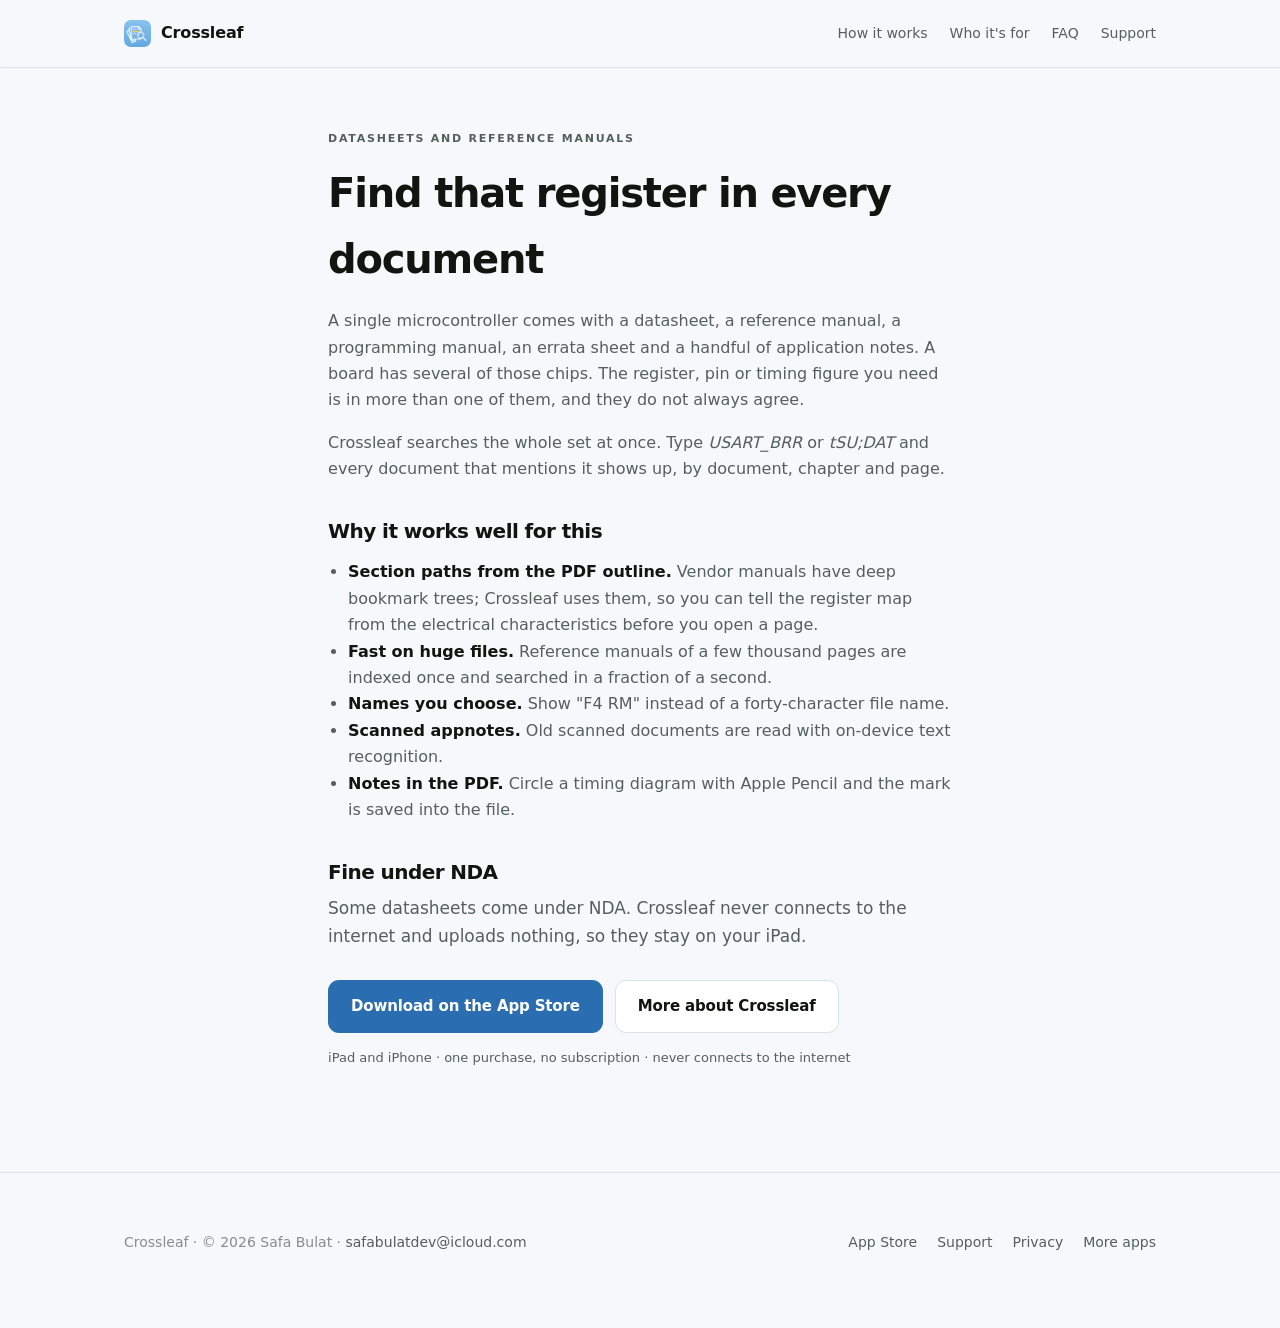
==== engineering.html @ cf666127 "Site: kaynaktan eşitlendi (b8fbeb7)" ====
<!doctype html>
<html lang="en">
<head>
<meta charset="utf-8">
<meta name="viewport" content="width=device-width, initial-scale=1">
<meta name="darkreader-lock">
<title>Search all your datasheets and reference manuals at once — Crossleaf</title>
<meta name="description" content="Search every datasheet, reference manual and errata sheet together on iPad. Find a register or pin name in every document at once. Offline.">
<link rel="canonical" href="https://safabulat.github.io/crossleaf-site/engineering.html">
<meta name="apple-itunes-app" content="app-id=6819022919">
<meta property="og:type" content="article">
<meta property="og:url" content="https://safabulat.github.io/crossleaf-site/engineering.html">
<meta property="og:title" content="Search all your datasheets and reference manuals at once — Crossleaf">
<meta property="og:description" content="Search every datasheet, reference manual and errata sheet together on iPad. Find a register or pin name in every document at once. Offline.">
<meta property="og:image" content="https://safabulat.github.io/crossleaf-site/img/og.png">
<meta name="twitter:card" content="summary_large_image">
<link rel="icon" href="img/appicon.png">
<link rel="stylesheet" href="style.css">
</head>
<body>

<header>
  <div class="wrap">
    <a class="wordmark" href="./"><img src="img/appicon.png" alt="">Crossleaf</a>
    <nav>
      <a href="./#how">How it works</a>
      <a href="./#for">Who it's for</a>
      <a href="./#faq">FAQ</a>
      <a href="support.html">Support</a>
    </nav>
  </div>
</header>

<main class="wrap prose">
  <p class="eyebrow">Datasheets and reference manuals</p>
  <h1>Find that register in every document</h1>
  <p>A single microcontroller comes with a datasheet, a reference manual, a programming manual, an errata sheet and a
  handful of application notes. A board has several of those chips. The register, pin or timing figure you need is in
  more than one of them, and they do not always agree.</p>
  <p>Crossleaf searches the whole set at once. Type <em>USART_BRR</em> or <em>tSU;DAT</em> and every document that
  mentions it shows up, by document, chapter and page.</p>

  <h2>Why it works well for this</h2>
  <ul>
    <li><strong>Section paths from the PDF outline.</strong> Vendor manuals have deep bookmark trees; Crossleaf uses them,
    so you can tell the register map from the electrical characteristics before you open a page.</li>
    <li><strong>Fast on huge files.</strong> Reference manuals of a few thousand pages are indexed once and searched in
    a fraction of a second.</li>
    <li><strong>Names you choose.</strong> Show "F4 RM" instead of a forty-character file name.</li>
    <li><strong>Scanned appnotes.</strong> Old scanned documents are read with on-device text recognition.</li>
    <li><strong>Notes in the PDF.</strong> Circle a timing diagram with Apple Pencil and the mark is saved into the file.</li>
  </ul>

  <h2>Fine under NDA</h2>
  <p>Some datasheets come under NDA. Crossleaf never connects to the internet and uploads nothing, so they stay on your iPad.</p>

  <div class="cta">
    <a class="btn btn-primary" href="https://apps.apple.com/app/id6819022919?ct=site-engineering">Download on the App Store</a>
    <a class="btn btn-ghost" href="./">More about Crossleaf</a>
  </div>
  <p class="cta-note">iPad and iPhone · one purchase, no subscription · never connects to the internet</p>
</main>

<footer>
  <div class="wrap">
    <p>Crossleaf · © 2026 Safa Bulat · <a href="mailto:safabulatdev@icloud.com">safabulatdev@icloud.com</a></p>
    <nav>
      <a href="https://apps.apple.com/app/id6819022919?ct=site-footer">App Store</a>
      <a href="support.html">Support</a>
      <a href="privacy.html">Privacy</a>
      <a href="https://safabulat.github.io/">More apps</a>
    </nav>
  </div>
</footer>

</body>
</html>
---- style.css ----
/* Crossleaf — landing page (Kick Kick'in iskeletinden).
   Brand: pitch green + chalk white, the same two colours as the app icon. Dark first, light supported;
   both are real designs, not one inverted. No framework, no build step, no external requests at all —
   the whole site is three HTML files, this stylesheet and six images, so it drops on any host and works
   straight off a disk. */

:root {
    --pitch:      #4f94d6;
    --pitch-dim:  #3b78b5;
    --bg:         #0f1318;
    --bg-raise:   #171c23;
    --bg-sink:    #0a0d11;
    --line:       #252c36;
    --ink:        #eef2ef;
    --ink-soft:   #9aa39d;
    --ink-faint:  #676f6a;
    --radius:     14px;
    --page:       1080px;
}

@media (prefers-color-scheme: light) {
    :root {
        --bg:        #f6f8fb;
        --bg-raise:  #ffffff;
        --bg-sink:   #e9eef4;
        --line:      #dbe2ea;
        --ink:       #10150f;
        --ink-soft:  #55605a;
        --ink-faint: #868f89;
        --pitch:     #2a6db0;
        --pitch-dim: #1f5a94;
    }
}

* { box-sizing: border-box; }
html { -webkit-text-size-adjust: 100%; }

body {
    margin: 0;
    background: var(--bg);
    color: var(--ink);
    font: 16px/1.65 -apple-system, BlinkMacSystemFont, "Segoe UI", Inter, system-ui, sans-serif;
    -webkit-font-smoothing: antialiased;
}

a { color: var(--pitch); text-decoration: none; }
a:hover { text-decoration: underline; }

.wrap { max-width: var(--page); margin: 0 auto; padding: 0 24px; }

/* ── header ─────────────────────────────────────────────────────────────── */
header {
    padding: 20px 0;
    border-bottom: 1px solid var(--line);
    position: sticky; top: 0;
    background: color-mix(in srgb, var(--bg) 88%, transparent);
    backdrop-filter: saturate(160%) blur(12px);
    z-index: 10;
}
header .wrap { display: flex; align-items: center; gap: 12px; }
.wordmark { display: flex; align-items: center; gap: 10px; font-weight: 650; letter-spacing: -0.01em; color: var(--ink); }
.wordmark:hover { text-decoration: none; }
.wordmark img { width: 27px; height: 27px; border-radius: 7px; flex: none; }
header nav { margin-left: auto; display: flex; gap: 22px; font-size: 14px; }
header nav a { color: var(--ink-soft); }
header nav a:hover { color: var(--ink); text-decoration: none; }

/* ── hero ───────────────────────────────────────────────────────────────── */
.hero { padding: 84px 0 20px; text-align: center; }
.hero h1 {
    margin: 0 auto 18px;
    max-width: 18ch;
    font-size: clamp(34px, 6.4vw, 62px);
    line-height: 1.04;
    letter-spacing: -0.035em;
    font-weight: 700;
}
.hero h1 em { font-style: normal; color: var(--pitch); }
.lede { margin: 0 auto; max-width: 55ch; font-size: clamp(16px, 2.1vw, 19px); color: var(--ink-soft); }

.cta { margin-top: 32px; display: flex; gap: 12px; justify-content: center; flex-wrap: wrap; }
.btn {
    display: inline-flex; align-items: center; gap: 9px;
    padding: 13px 22px; border-radius: 11px;
    font-size: 15px; font-weight: 600; letter-spacing: -0.01em;
    border: 1px solid transparent;
}
.btn-primary { background: var(--pitch); color: #06170e; }
.btn-primary:hover { background: var(--pitch-dim); text-decoration: none; }
.btn-ghost { border-color: var(--line); color: var(--ink); background: var(--bg-raise); }
.btn-ghost:hover { border-color: var(--ink-faint); text-decoration: none; }

/* Not-yet-shipping state. Dimming the whole button was unreadable — this keeps full contrast and says
   what it means instead. */
.btn-soon {
    background: color-mix(in srgb, var(--pitch) 14%, transparent);
    border-color: color-mix(in srgb, var(--pitch) 45%, transparent);
    color: var(--pitch);
    pointer-events: none;
}
.btn-soon::before {
    content: ""; width: 7px; height: 7px; border-radius: 50%;
    background: var(--pitch); flex: none;
}
.cta-note { margin-top: 14px; font-size: 13px; color: var(--ink-faint); }

/* The shot is the whole screen, because the whole screen is the game. */
.stage { margin: 46px auto 0; max-width: 1000px; }
.shot {
    width: 100%; height: auto; display: block;
    border-radius: var(--radius);
    border: 1px solid var(--line);
    box-shadow: 0 24px 50px -20px rgba(0,0,0,.55);
}
.stage figcaption { margin-top: 20px; font-size: 13px; color: var(--ink-faint); }
figure { margin: 0; }

/* ── the machine ────────────────────────────────────────────────────────── */
/* A MacBook drawn in CSS rather than shipped as an image. These screenshots are of a whole desktop,
   and a whole desktop floating in a plain rectangle reads as a wallpaper until there is a laptop
   around it. Drawing it keeps the page's no-external-requests rule, costs no bytes, scales with the
   image and needs no second asset for dark mode. The two dimensions that matter are set as custom
   properties so the same markup works at hero size and at half width. */
.mac { margin: 0 auto; --bezel: 13px; --radius-lid: 17px; }
.mac-lid {
    background: linear-gradient(#4a4b4f, #232427 42%, #1b1c1f);
    padding: var(--bezel);
    padding-bottom: calc(var(--bezel) * 1.45);
    border-radius: var(--radius-lid) var(--radius-lid) 5px 5px;
    box-shadow: 0 28px 56px -26px rgba(0,0,0,.62), inset 0 0 0 1px rgba(255,255,255,.10);
}
.mac-lid .shot { border: 0; box-shadow: none; border-radius: 3px; }
/* The base is a little wider than the lid, which is most of what makes the silhouette read as a
   laptop at a glance. Held to 4% so it can never push the page into a horizontal scroll. */
.mac-base {
    width: 104%; margin-left: -2%;
    height: calc(var(--bezel) * 1.2);
    /* Hard stops rather than a smooth blend: the top face catching the light, then the front edge
       rolling away from it, is what gives the slab any thickness at this size. */
    background: linear-gradient(#e4e7ea 0 16%, #bcc2c8 16% 52%, #8d9399 52%, #6d7379);
    border-radius: 0 0 calc(var(--radius-lid) * 0.62) calc(var(--radius-lid) * 0.62);
    box-shadow: 0 16px 26px -14px rgba(0,0,0,.5);
    position: relative;
}
/* The thumb cutout on the front lip. */
.mac-base::after {
    content: ""; position: absolute; top: 0; left: 50%; transform: translateX(-50%);
    width: 13%; height: 44%;
    background: rgba(0,0,0,.17);
    border-radius: 0 0 7px 7px;
}
.feature .mac { --bezel: 8px; --radius-lid: 11px; }

/* ── sections ───────────────────────────────────────────────────────────── */
section { padding: 76px 0; border-top: 1px solid var(--line); }
.eyebrow {
    margin: 0 0 12px; font-size: 11px; font-weight: 700;
    letter-spacing: .16em; text-transform: uppercase; color: var(--pitch);
}
h2 { margin: 0 0 14px; font-size: clamp(25px, 3.6vw, 34px); line-height: 1.15; letter-spacing: -0.028em; font-weight: 680; }
h2 + p { margin: 0; max-width: 62ch; color: var(--ink-soft); font-size: 17px; }

.feature { display: grid; grid-template-columns: 1fr 1fr; gap: 52px; align-items: center; }
.feature .shot { max-width: 100%; }
.feature-text p { color: var(--ink-soft); }

/* ── lists ──────────────────────────────────────────────────────────────── */
.points { margin: 34px 0 0; padding: 0; list-style: none; display: grid; grid-template-columns: repeat(2, 1fr); gap: 28px 44px; }
.points h3 { margin: 0 0 5px; font-size: 16px; letter-spacing: -0.012em; }
.points p { margin: 0; color: var(--ink-soft); font-size: 15px; }

/* A slice of the real menu bar rather than a tight crop around one icon: the point is that the toy
   sits in the row you already have, next to everything else, so the row has to be visible. Trimmed on
   the left, because the empty stretch out there was showing nothing, and centred so it sits over the
   middle of the two columns beneath it rather than hanging off the left edge. */
.menubar-shot {
    display: block; width: 100%; max-width: 520px; height: auto; margin: 26px auto 0;
    border-radius: 8px; border: 1px solid var(--line);
}

/* ── price ──────────────────────────────────────────────────────────────── */
.price-card {
    margin: 30px 0 0; padding: 30px 32px;
    background: var(--bg-raise); border: 1px solid var(--line); border-radius: var(--radius);
    max-width: 560px;
}
.price-tag { display: flex; align-items: baseline; gap: 10px; }
.price-tag .amount { font-size: 42px; font-weight: 700; letter-spacing: -0.04em; line-height: 1; }
.price-tag .once { color: var(--ink-faint); font-size: 14px; }
.price-card ul { margin: 20px 0 0; padding-left: 20px; }
.price-card li { color: var(--ink-soft); font-size: 15px; margin: 6px 0; }

kbd {
    display: inline-block; padding: 1px 6px; margin: 0 1px;
    border: 1px solid var(--line); border-bottom-width: 2px; border-radius: 5px;
    background: var(--bg-sink); font: 600 11.5px/1.7 ui-monospace, SFMono-Regular, Menlo, monospace;
    color: var(--ink-soft);
}

details { padding: 18px 0; border-bottom: 1px solid var(--line); }
details summary { cursor: pointer; font-weight: 600; font-size: 16.5px; letter-spacing: -0.012em; }
details summary::marker { color: var(--pitch); }
details p { margin: 10px 0 0; color: var(--ink-soft); }

/* ── footer ─────────────────────────────────────────────────────────────── */
footer { padding: 44px 0 60px; border-top: 1px solid var(--line); color: var(--ink-faint); font-size: 14px; }
footer .wrap { display: flex; gap: 24px; flex-wrap: wrap; align-items: center; }
footer nav { margin-left: auto; display: flex; gap: 20px; }
footer a { color: var(--ink-soft); }

/* ── prose pages (privacy, support) ─────────────────────────────────────── */
.prose { max-width: 66ch; padding: 62px 24px 90px; }
.prose h1 { font-size: clamp(28px, 4.4vw, 40px); letter-spacing: -0.03em; margin: 0 0 8px; }
.prose .updated { margin: 0 0 34px; color: var(--ink-faint); font-size: 14px; }
.prose h2 { font-size: 20px; margin: 38px 0 10px; }
.prose p, .prose li { color: var(--ink-soft); }
.prose strong { color: var(--ink); }
.prose ul { padding-left: 20px; }

@media (max-width: 760px) {
    .feature, .points { grid-template-columns: 1fr; }
    .feature { gap: 30px; }
    section { padding: 56px 0; }
    .hero { padding: 58px 0 16px; }
    header nav { display: none; }
}

/* Crossleaf: cihaz görselleri */
.devices { display: flex; gap: 28px; justify-content: center; align-items: flex-end; flex-wrap: wrap; margin: 8px auto 56px; }
.devices img { border-radius: 22px; border: 1px solid var(--line); box-shadow: 0 18px 50px rgba(0,0,0,.18); height: auto; }
.devices .ipad { width: min(620px, 92vw); }
.devices .iphone { width: min(250px, 60vw); }

/* Crossleaf: kullanım alanı sayfaları */
.prose .cta { justify-content: flex-start; margin: 30px 0 8px; }
@media (prefers-color-scheme: light) { .btn-primary { color: #fff; } }
.prose .note { font-size: 14px; color: var(--ink-faint); border-left: 3px solid var(--line); padding-left: 14px; }
footer nav a { white-space: nowrap; }
@media (max-width: 760px) { footer nav { margin-left: 0; flex-wrap: wrap; } }
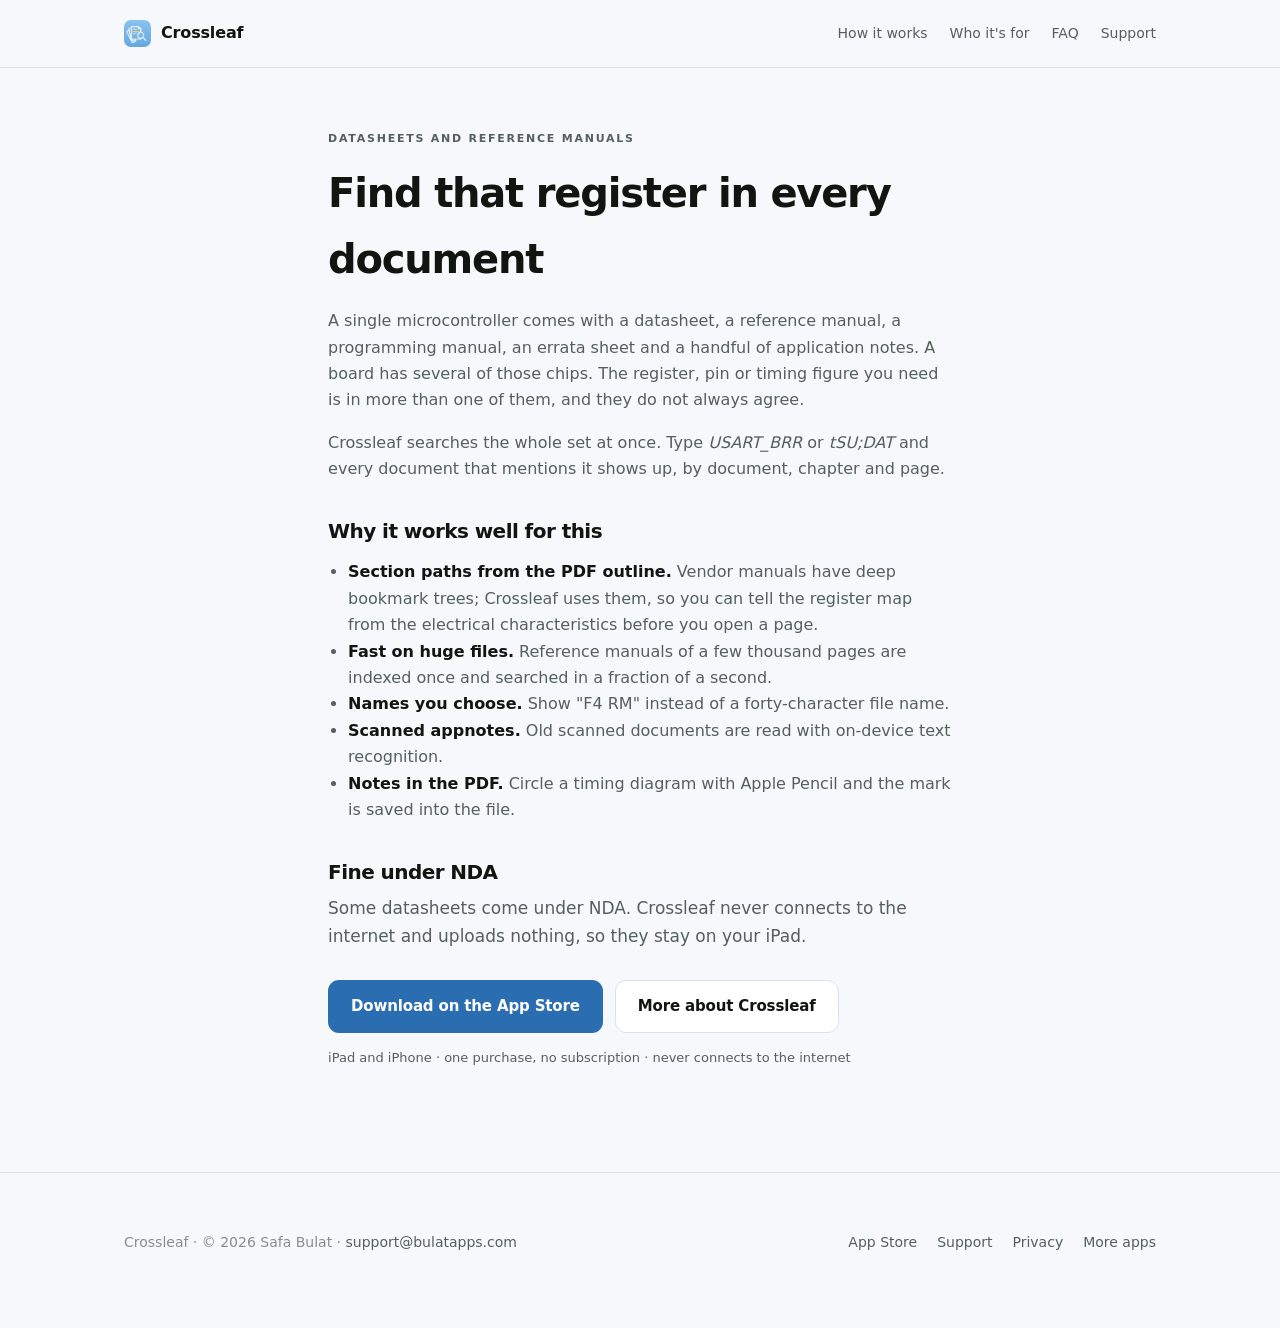
==== commit 6960fe68: "Site: kaynaktan eşitlendi (cf2e241)" ====
--- a/engineering.html
+++ b/engineering.html
@@ -6,13 +6,13 @@
 <meta name="darkreader-lock">
 <title>Search all your datasheets and reference manuals at once — Crossleaf</title>
 <meta name="description" content="Search every datasheet, reference manual and errata sheet together on iPad. Find a register or pin name in every document at once. Offline.">
-<link rel="canonical" href="https://safabulat.github.io/crossleaf-site/engineering.html">
+<link rel="canonical" href="https://crossleaf.bulatapps.com/engineering.html">
 <meta name="apple-itunes-app" content="app-id=6819022919">
 <meta property="og:type" content="article">
-<meta property="og:url" content="https://safabulat.github.io/crossleaf-site/engineering.html">
+<meta property="og:url" content="https://crossleaf.bulatapps.com/engineering.html">
 <meta property="og:title" content="Search all your datasheets and reference manuals at once — Crossleaf">
 <meta property="og:description" content="Search every datasheet, reference manual and errata sheet together on iPad. Find a register or pin name in every document at once. Offline.">
-<meta property="og:image" content="https://safabulat.github.io/crossleaf-site/img/og.png">
+<meta property="og:image" content="https://crossleaf.bulatapps.com/img/og.png">
 <meta name="twitter:card" content="summary_large_image">
 <link rel="icon" href="img/appicon.png">
 <link rel="stylesheet" href="style.css">
@@ -63,12 +63,12 @@
 
 <footer>
   <div class="wrap">
-    <p>Crossleaf · © 2026 Safa Bulat · <a href="mailto:safabulatdev@icloud.com">safabulatdev@icloud.com</a></p>
+    <p>Crossleaf · © 2026 Safa Bulat · <a href="mailto:support@bulatapps.com">support@bulatapps.com</a></p>
     <nav>
       <a href="https://apps.apple.com/app/id6819022919?ct=site-footer">App Store</a>
       <a href="support.html">Support</a>
       <a href="privacy.html">Privacy</a>
-      <a href="https://safabulat.github.io/">More apps</a>
+      <a href="https://bulatapps.com/">More apps</a>
     </nav>
   </div>
 </footer>
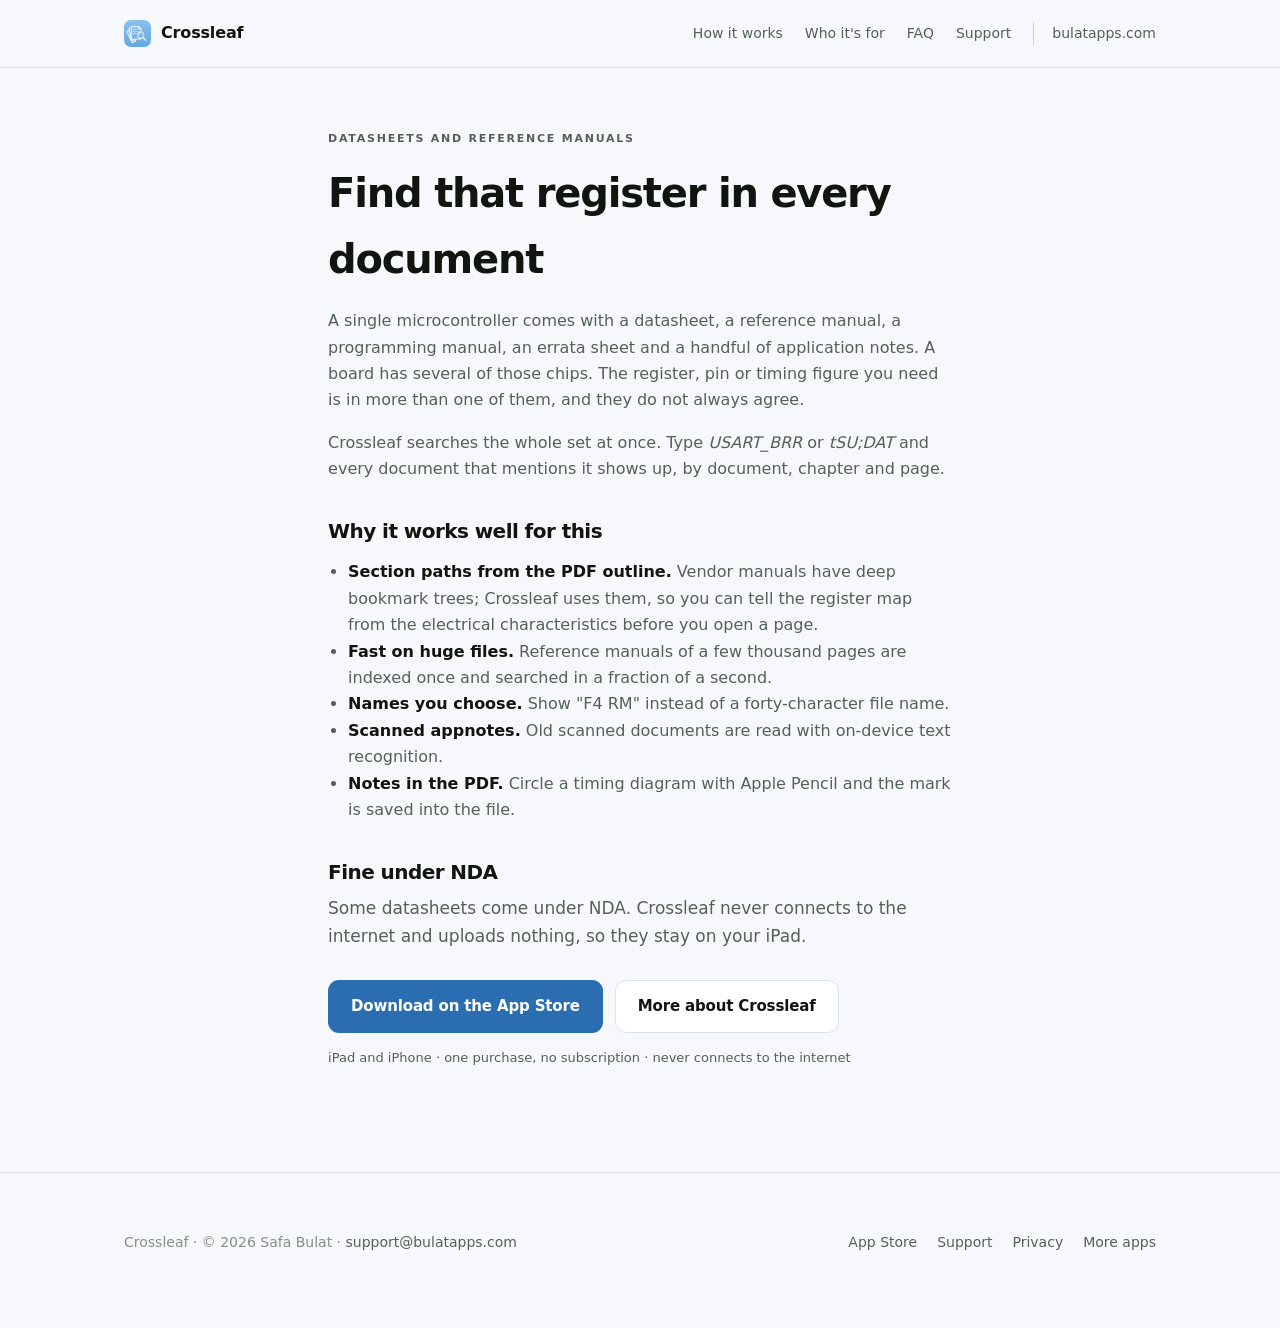
==== commit d42fcbeb: "Site: kaynaktan eşitlendi (49f8be4)" ====
--- a/engineering.html
+++ b/engineering.html
@@ -27,6 +27,7 @@
       <a href="./#for">Who it's for</a>
       <a href="./#faq">FAQ</a>
       <a href="support.html">Support</a>
+      <a class="hub" href="https://bulatapps.com/">bulatapps.com</a>
     </nav>
   </div>
 </header>
--- a/style.css
+++ b/style.css
@@ -222,7 +222,8 @@
     .feature { gap: 30px; }
     section { padding: 56px 0; }
     .hero { padding: 58px 0 16px; }
-    header nav { display: none; }
+    header nav a:not(.hub) { display: none; }
+    header nav a.hub { padding-left: 0; border-left: 0; }
 }
 
 /* Crossleaf: cihaz görselleri */
@@ -237,3 +238,8 @@
 .prose .note { font-size: 14px; color: var(--ink-faint); border-left: 3px solid var(--line); padding-left: 14px; }
 footer nav a { white-space: nowrap; }
 @media (max-width: 760px) { footer nav { margin-left: 0; flex-wrap: wrap; } }
+
+/* bulatapps.com — the way out to the other apps. Last in the nav, set off by a hairline, and the one
+   link that stays when the nav folds away on a phone: a visitor who came for this app is the one
+   who has not seen the others yet. */
+header nav a.hub { padding-left: 18px; border-left: 1px solid rgba(127,127,127,.35); }
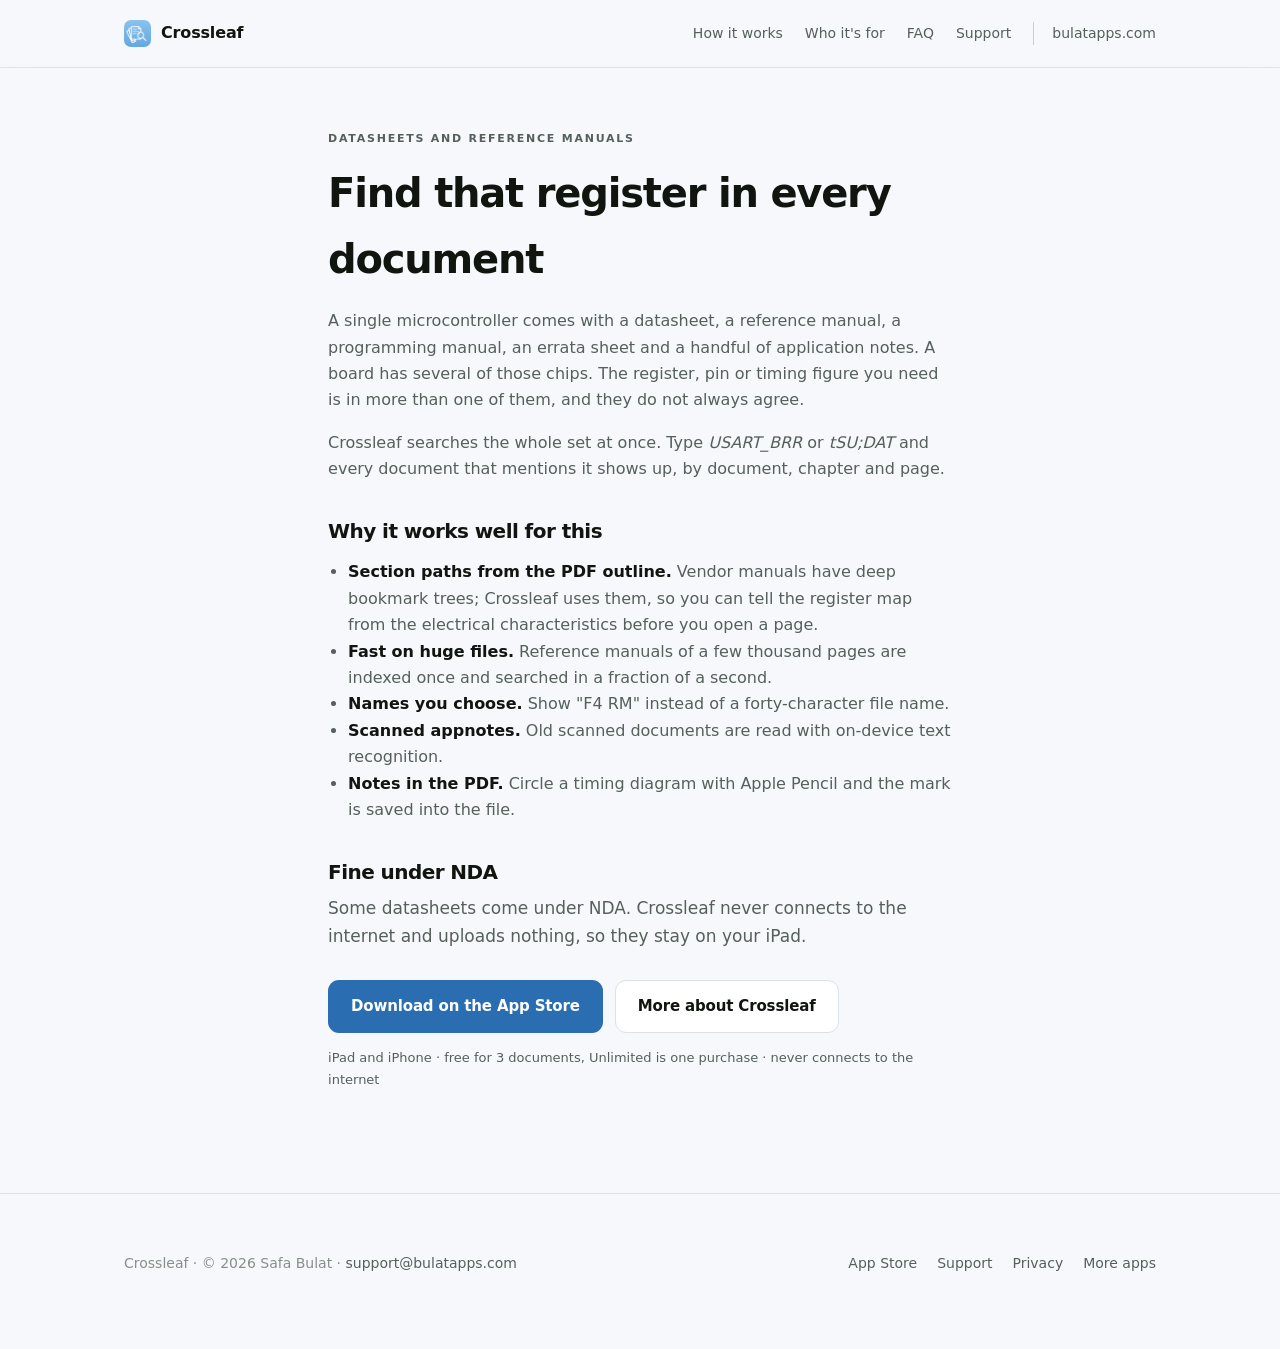
==== commit c72e1287: "Site: kaynaktan eşitlendi (c302598)" ====
--- a/engineering.html
+++ b/engineering.html
@@ -59,7 +59,7 @@
     <a class="btn btn-primary" href="https://apps.apple.com/app/id6819022919?ct=site-engineering">Download on the App Store</a>
     <a class="btn btn-ghost" href="./">More about Crossleaf</a>
   </div>
-  <p class="cta-note">iPad and iPhone · one purchase, no subscription · never connects to the internet</p>
+  <p class="cta-note">iPad and iPhone · free for 3 documents, Unlimited is one purchase · never connects to the internet</p>
 </main>
 
 <footer>
